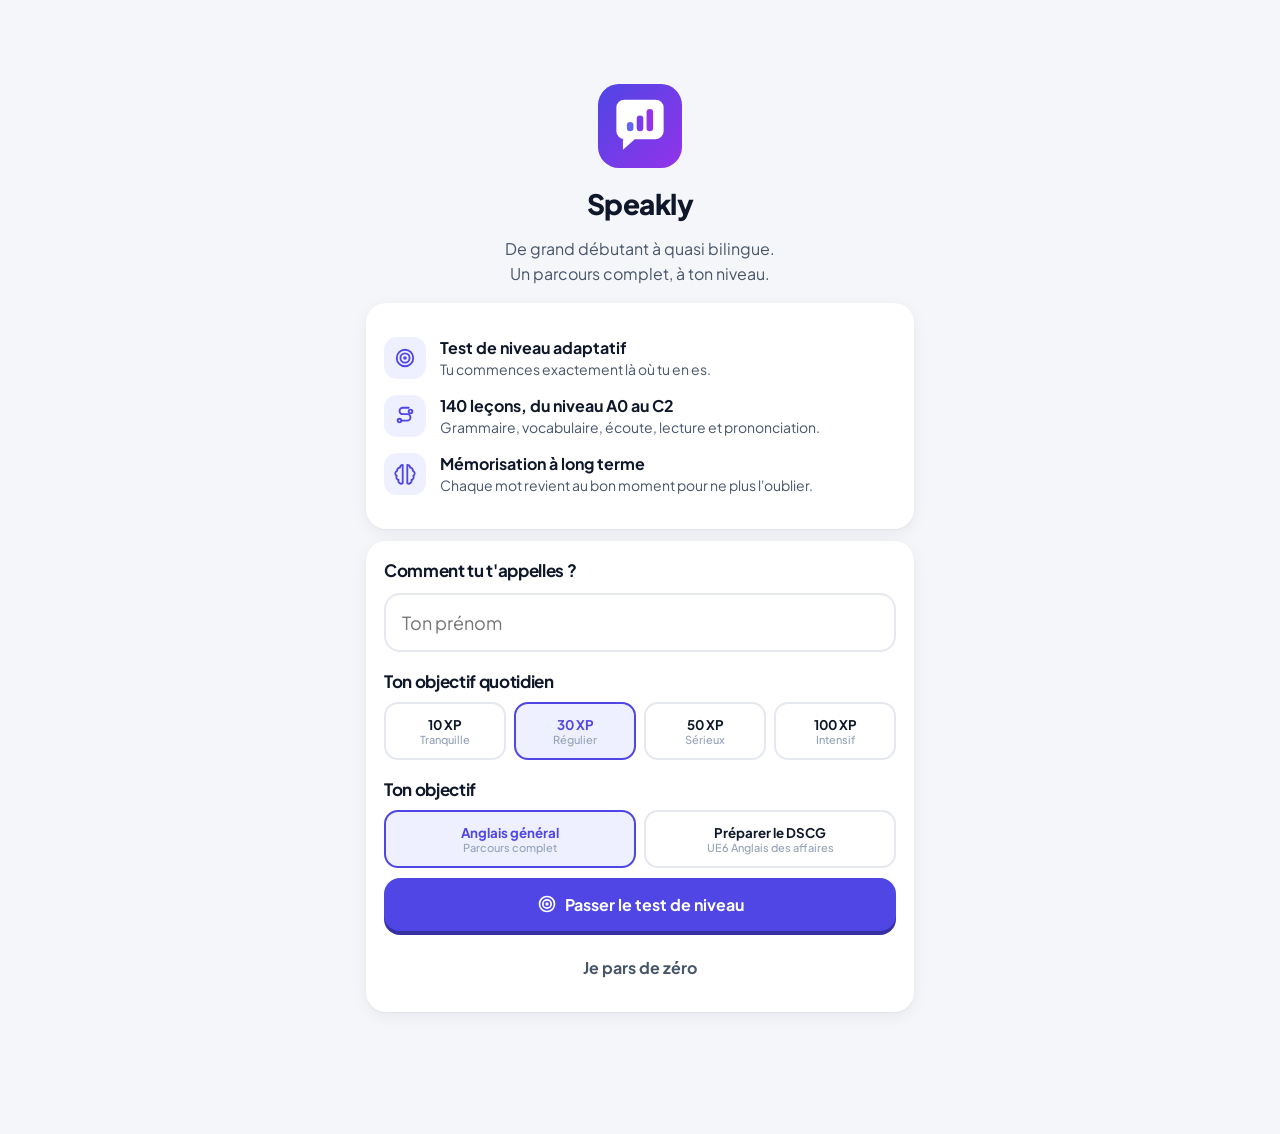
==== index.html @ 23801ad7 "Publication de l'application Speakly Co-Authored-By: Claude Opus 5.5 <noreply@anthropic.com>" ====
<!doctype html>
<html lang="fr">
<head>
<meta charset="utf-8">
<meta name="viewport" content="width=device-width,initial-scale=1,maximum-scale=1,user-scalable=no,viewport-fit=cover">
<meta name="theme-color" content="#4f46e5">
<meta name="apple-mobile-web-app-capable" content="yes">
<meta name="apple-mobile-web-app-title" content="Speakly">
<meta name="apple-mobile-web-app-status-bar-style" content="default">
<link rel="manifest" href="manifest.json">
<link rel="icon" href="icon.svg" type="image/svg+xml">
<link rel="apple-touch-icon" href="icon-512.png">
<link rel="preconnect" href="https://fonts.googleapis.com">
<link href="https://fonts.googleapis.com/css2?family=Plus+Jakarta+Sans:wght@400;500;600;700;800&display=swap" rel="stylesheet">
<title>Speakly</title>
<link rel="stylesheet" href="style.css">
</head>
<body>
<div id="app"></div>
<nav id="nav"></nav>
<script src="icons.js"></script>
<script src="data/core.js"></script>
<script src="data/a0.js"></script>
<script src="data/a1.js"></script>
<script src="data/a2.js"></script>
<script src="data/b1.js"></script>
<script src="data/b2.js"></script>
<script src="data/c1.js"></script>
<script src="data/c2.js"></script>
<script src="data/more.js"></script>
<script src="data/extra.js"></script>
<script src="data/dscg.js"></script>
<script src="app.js"></script>
<script src="practice.js"></script>
<script src="check.js"></script>
<script src="dscg.js"></script>
</body>
</html>
---- style.css ----
:root{
  --bg:#f5f6fa;--surface:#ffffff;--surface2:#f0f1f7;--ink:#0f172a;--ink2:#475569;--muted:#94a3b8;--line:#e6e8f0;
  --pri:#4f46e5;--pri2:#7c3aed;--pri-soft:#eef0ff;--ok:#059669;--ok-soft:#e7f8f1;--ko:#e11d48;--ko-soft:#fdecf0;--gold:#f59e0b;--fire:#f97316;
  --shadow:0 1px 2px rgba(15,23,42,.04),0 4px 16px rgba(15,23,42,.06);--r:20px;
}
@media (prefers-color-scheme:dark){:root{
  --bg:#0b0d17;--surface:#151826;--surface2:#1d2133;--ink:#eef0f8;--ink2:#a3abc2;--muted:#6b7390;--line:#262a3e;
  --pri-soft:#232650;--ok-soft:#0f2a22;--ko-soft:#2e1420;--shadow:0 1px 2px rgba(0,0,0,.3),0 6px 20px rgba(0,0,0,.25);
}}
*{box-sizing:border-box;-webkit-tap-highlight-color:transparent}
html,body{margin:0;background:var(--bg);color:var(--ink);font-family:"Plus Jakarta Sans",-apple-system,BlinkMacSystemFont,"Segoe UI",Roboto,sans-serif;-webkit-font-smoothing:antialiased}
button{font-family:inherit}
#app{max-width:580px;margin:0 auto;min-height:100vh;padding:calc(env(safe-area-inset-top) + 12px) 16px 110px}
h1,h2,h3{margin:0;letter-spacing:-.02em}
h1{font-size:28px;font-weight:800}h2{font-size:22px;font-weight:800}h3{font-size:17px;font-weight:700}
p{line-height:1.55}
.muted{color:var(--ink2)}.small{font-size:13px}
.ic{flex:none;vertical-align:middle}

/* barre du haut */
.appbar{display:flex;align-items:center;justify-content:space-between;padding:6px 0 14px}
.brand{display:flex;align-items:center;gap:10px;font-weight:800;font-size:20px;letter-spacing:-.03em}
.chips{display:flex;gap:8px}
.chip{display:inline-flex;align-items:center;gap:5px;padding:7px 11px;border-radius:99px;background:var(--surface);box-shadow:var(--shadow);font-weight:700;font-size:14px}
.chip.fire{color:var(--fire)}.chip.xp{color:var(--pri)}

/* cartes */
.card{background:var(--surface);border-radius:var(--r);padding:18px;margin:12px 0;box-shadow:var(--shadow)}
.hero{background:linear-gradient(135deg,var(--pri),var(--pri2));color:#fff;border-radius:24px;padding:22px;margin:6px 0 14px;position:relative;overflow:hidden}
.hero:after{content:"";position:absolute;right:-60px;top:-60px;width:200px;height:200px;border-radius:50%;background:rgba(255,255,255,.08)}
.hero .eyebrow{font-size:12px;font-weight:700;letter-spacing:.08em;text-transform:uppercase;opacity:.8}
.hero h2{color:#fff;margin:6px 0 4px}
.hero .meta{opacity:.85;font-size:14px}

/* boutons */
.btn{display:flex;align-items:center;justify-content:center;gap:8px;width:100%;border:0;border-radius:16px;padding:16px;font-size:16px;font-weight:700;background:var(--pri);color:#fff;cursor:pointer;margin-top:10px;transition:transform .08s,filter .15s;box-shadow:0 4px 0 #3730a3}
.btn:active{transform:translateY(2px);box-shadow:0 2px 0 #3730a3}
.btn.light{background:#fff;color:var(--pri);box-shadow:0 4px 0 rgba(0,0,0,.12)}
.btn.sec{background:var(--pri-soft);color:var(--pri);box-shadow:none}
.btn.ghost{background:transparent;color:var(--ink2);box-shadow:none}
.btn.ok{background:var(--ok);box-shadow:0 4px 0 #047857}.btn.ko{background:var(--ko);box-shadow:0 4px 0 #9f1239}
.btn:disabled{opacity:.4;pointer-events:none}
.iconbtn{display:inline-flex;align-items:center;justify-content:center;border:0;background:var(--pri-soft);color:var(--pri);border-radius:14px;width:44px;height:44px;cursor:pointer;flex:none}
.iconbtn.big{width:84px;height:84px;border-radius:26px}
.iconbtn.plain{background:transparent;color:var(--ink2)}

/* barre de progression */
.bar{height:10px;background:var(--surface2);border-radius:9px;overflow:hidden}
.bar i{display:block;height:100%;background:linear-gradient(90deg,var(--pri),var(--pri2));border-radius:9px;transition:width .35s ease}
.hero .bar{background:rgba(255,255,255,.25)}.hero .bar i{background:#fff}

/* parcours */
.level{margin:22px 0 8px}
.level-head{display:flex;align-items:center;gap:12px;cursor:pointer}
.level-badge{width:46px;height:46px;border-radius:14px;display:flex;align-items:center;justify-content:center;color:#fff;font-weight:800;font-size:15px;flex:none}
.level-head .info{flex:1}
.level-head .info .muted{font-size:13px}
.unit{margin:14px 0 4px;font-size:12px;font-weight:700;letter-spacing:.06em;text-transform:uppercase;color:var(--muted)}
.lesson{display:flex;align-items:center;gap:12px;padding:12px 14px;border-radius:16px;background:var(--surface);margin:8px 0;cursor:pointer;box-shadow:var(--shadow);transition:transform .1s}
.lesson:active{transform:scale(.99)}
.lesson .dot{width:38px;height:38px;border-radius:12px;display:flex;align-items:center;justify-content:center;flex:none;background:var(--surface2);color:var(--muted)}
.lesson.done .dot{color:#fff}
.lesson.current{outline:2px solid var(--pri)}
.lesson.current .dot{background:var(--pri);color:#fff}
.lesson.locked{opacity:.5;cursor:default;box-shadow:none;background:var(--surface2)}
.lesson .t{flex:1;font-weight:600}
.lesson .t small{display:block;color:var(--muted);font-weight:500;font-size:12px;margin-top:2px}
.stars{display:flex;gap:1px;color:var(--gold)}.stars svg{fill:currentColor}.stars .off{color:var(--line)}

/* stats */
.grid3{display:grid;grid-template-columns:repeat(3,1fr);gap:10px}
.grid2{display:grid;grid-template-columns:repeat(2,1fr);gap:10px}
.stat{background:var(--surface);border-radius:18px;padding:14px;box-shadow:var(--shadow)}
.stat .ic{color:var(--pri)}
.stat b{display:block;font-size:24px;font-weight:800;margin-top:6px;letter-spacing:-.02em}
.stat span{font-size:12px;color:var(--ink2)}

/* exercices */
.topbar{display:flex;align-items:center;gap:12px;padding:4px 0 8px}
.topbar .bar{flex:1;height:12px}
.prompt{font-size:22px;font-weight:800;letter-spacing:-.02em;margin:22px 0 6px;line-height:1.3}
.kicker{font-size:12px;font-weight:700;letter-spacing:.08em;text-transform:uppercase;color:var(--pri);margin-top:14px}
.opt{display:flex;align-items:center;gap:12px;width:100%;text-align:left;padding:15px 16px;margin:10px 0;border:2px solid var(--line);border-bottom-width:4px;border-radius:16px;background:var(--surface);color:var(--ink);font-size:17px;font-weight:600;cursor:pointer}
.opt .k{width:28px;height:28px;border-radius:9px;border:2px solid var(--line);display:flex;align-items:center;justify-content:center;font-size:13px;color:var(--muted);flex:none}
.opt.ok{border-color:var(--ok);background:var(--ok-soft)}.opt.ko{border-color:var(--ko);background:var(--ko-soft)}
.opt:disabled{cursor:default}
input.txt{width:100%;padding:16px;font-size:18px;border-radius:16px;border:2px solid var(--line);background:var(--surface);color:var(--ink);font-family:inherit;outline:none}
input.txt:focus{border-color:var(--pri)}
.wordbank{display:flex;flex-wrap:wrap;gap:8px;min-height:56px}
.answerline{border-bottom:2px solid var(--line);padding:8px 0 12px;margin:14px 0}
.word{padding:11px 14px;border-radius:12px;background:var(--surface);border:2px solid var(--line);border-bottom-width:4px;cursor:pointer;font-size:16px;font-weight:600;color:var(--ink)}
.feedback{position:fixed;left:0;right:0;bottom:0;padding:18px 16px calc(env(safe-area-inset-bottom) + 18px);z-index:20;animation:up .2s ease}
.feedback.good{background:var(--ok-soft)}.feedback.bad{background:var(--ko-soft)}
.feedback .in{max-width:580px;margin:0 auto}
.feedback .title{display:flex;align-items:center;gap:8px;font-size:19px;font-weight:800}
.feedback.good .title{color:var(--ok)}.feedback.bad .title{color:var(--ko)}
@keyframes up{from{transform:translateY(100%)}to{transform:none}}
.passage{background:var(--surface2);border-radius:16px;padding:16px;line-height:1.7;font-size:16px}

/* leçon */
.tip p{margin:8px 0}.tip b{color:var(--pri)}
.vocab{display:flex;align-items:center;gap:10px;padding:10px 0;border-bottom:1px solid var(--line)}
.vocab:last-child{border:0}.vocab .en{font-weight:700}.vocab .fr{color:var(--ink2);font-size:14px}
.flash{min-height:180px;display:flex;flex-direction:column;align-items:center;justify-content:center;text-align:center;cursor:pointer;border-radius:22px;background:linear-gradient(135deg,var(--pri-soft),var(--surface));padding:20px}
.flash .w{font-size:30px;font-weight:800;letter-spacing:-.02em}
.flash .h{font-size:12px;color:var(--muted);margin-top:10px}

/* navigation basse */
nav{position:fixed;bottom:0;left:0;right:0;background:color-mix(in srgb,var(--surface) 92%,transparent);backdrop-filter:blur(14px);-webkit-backdrop-filter:blur(14px);border-top:1px solid var(--line);display:flex;justify-content:center;padding-bottom:env(safe-area-inset-bottom);z-index:10}
nav button{flex:1;max-width:116px;border:0;background:none;padding:10px 0 12px;font-size:11px;font-weight:600;color:var(--muted);cursor:pointer;display:flex;flex-direction:column;align-items:center;gap:4px;position:relative}
nav button.on{color:var(--pri)}
nav .pill{position:absolute;top:4px;right:calc(50% - 22px);background:var(--ko);color:#fff;font-size:10px;border-radius:99px;padding:1px 5px}

/* divers */
.center{text-align:center}
.result-icon{width:96px;height:96px;border-radius:30px;margin:30px auto 16px;display:flex;align-items:center;justify-content:center;color:#fff;background:linear-gradient(135deg,var(--pri),var(--pri2))}
.seg{display:grid;grid-template-columns:repeat(4,1fr);gap:8px;margin-top:10px}
.seg button{border:2px solid var(--line);background:var(--surface);color:var(--ink);border-radius:14px;padding:12px 4px;font-weight:700;cursor:pointer}
.seg button small{display:block;font-weight:500;color:var(--muted);font-size:11px}
.seg button.on{border-color:var(--pri);background:var(--pri-soft);color:var(--pri)}
.row{display:flex;align-items:center;gap:10px}.between{justify-content:space-between}
.tag{font-size:11px;font-weight:700;padding:3px 8px;border-radius:99px;background:var(--pri-soft);color:var(--pri)}
.searchbox{position:relative}.searchbox .ic{position:absolute;left:14px;top:17px;color:var(--muted)}.searchbox input{padding-left:44px}
details.memo{background:var(--surface);border-radius:16px;margin:8px 0;box-shadow:var(--shadow);padding:0 16px}
details.memo summary{padding:14px 0;font-weight:700;cursor:pointer;list-style:none;display:flex;justify-content:space-between;gap:8px}
details.memo summary::-webkit-details-marker{display:none}
details.memo[open] summary{border-bottom:1px solid var(--line)}
.week{display:flex;align-items:flex-end;gap:8px;height:130px;margin-top:14px}
.week div{flex:1;text-align:center;font-size:11px;color:var(--muted)}
.week i{display:block;border-radius:8px 8px 4px 4px;background:linear-gradient(var(--pri2),var(--pri));min-height:4px;margin-bottom:6px}
.welcome{padding-top:8vh;text-align:center}
.welcome .mark{display:flex;justify-content:center;margin-bottom:18px}
.feature{display:flex;gap:14px;align-items:flex-start;text-align:left;margin:16px 0}
.feature .ib{width:42px;height:42px;border-radius:13px;background:var(--pri-soft);color:var(--pri);display:flex;align-items:center;justify-content:center;flex:none}
.feature b{display:block}.feature span{color:var(--ink2);font-size:14px}

/* onglet erreurs */
nav .pill.soft{background:var(--pri)}
@media (max-width:420px){nav button{font-size:10px;letter-spacing:-.01em}}
.seg.seg3{grid-template-columns:repeat(3,1fr);margin-top:14px}
.toggle{display:flex;background:var(--surface2);border-radius:14px;padding:4px;margin:10px 0 4px}
.toggle button{flex:1;border:0;background:none;padding:9px;border-radius:11px;font-weight:700;font-size:14px;color:var(--ink2);cursor:pointer}
.toggle button.on{background:var(--surface);color:var(--pri);box-shadow:var(--shadow)}
.btn.mini{width:auto;padding:8px 14px;font-size:14px;margin:0;display:inline-flex}
.errgroup summary{align-items:center}
.errgroup summary .ic{color:var(--pri)}
.errgroup .gt{display:block;overflow:hidden;text-overflow:ellipsis;white-space:nowrap}
.err{padding:14px 0;border-bottom:1px solid var(--line)}
.err:last-child{border:0}
.err .q{font-weight:600;line-height:1.45;flex:1;min-width:0}
.err .ans{display:flex;align-items:flex-start;gap:7px;margin-top:7px;font-size:14px;padding:6px 10px;border-radius:10px;line-height:1.4}
.err .ans .ic{margin-top:2px}
.err .ans.bad{background:var(--ko-soft);color:var(--ko)}
.err .ans.bad span:not(.muted){text-decoration:line-through;text-decoration-thickness:1px}
.err .ans.good{background:var(--ok-soft);color:var(--ok);font-weight:700}
.err .meta{display:flex;justify-content:space-between;align-items:center;gap:8px;margin-top:9px;font-size:12px;color:var(--ink2)}
.err.is-fixed{opacity:.6}
.iconbtn.sm{width:34px;height:34px;border-radius:10px}
.tag.ko{background:var(--ko-soft);color:var(--ko)}
.tag.okk{background:var(--ok-soft);color:var(--ok);display:inline-flex;align-items:center;gap:3px}
.dots{display:inline-flex;gap:4px}
.dots i{width:9px;height:9px;border-radius:50%;background:var(--line)}
.dots i.on{background:var(--ok)}
.seg.seg3 button{font-size:17px}

/* pratique et ressources */
.backlink{display:inline-flex;align-items:center;gap:6px;border:0;background:none;color:var(--pri);font-weight:700;font-size:14px;padding:0 0 10px;cursor:pointer}
.tile{display:flex;align-items:center;gap:12px;width:100%;text-align:left;background:var(--surface);border:0;border-radius:18px;padding:14px;margin:8px 0;box-shadow:var(--shadow);cursor:pointer;color:var(--ink);font-size:15px}
.tile .ib{width:44px;height:44px;border-radius:14px;background:var(--pri-soft);color:var(--pri);display:flex;align-items:center;justify-content:center;flex:none}
.tile .tx{flex:1;min-width:0}.tile .tx b{display:block;font-weight:700}
.tile .tx small{display:block;color:var(--ink2);font-size:13px;margin-top:2px;line-height:1.35}
.tile .rt{display:flex;align-items:center;gap:6px;flex:none}
.match{display:grid;grid-template-columns:1fr 1fr;gap:10px;margin-top:6px}
.mt{display:block;width:100%;min-height:54px;margin:0 0 10px;padding:10px;border:2px solid var(--line);border-bottom-width:4px;border-radius:14px;background:var(--surface);color:var(--ink);font-size:15px;font-weight:600;cursor:pointer}
.mt.on{border-color:var(--pri);background:var(--pri-soft);color:var(--pri)}
.mt.ok{border-color:var(--ok);background:var(--ok-soft);color:var(--ok);opacity:.7}
.mt.ko{border-color:var(--ko);background:var(--ko-soft)}
.dlg .line{display:flex;gap:8px;padding:10px 0;border-bottom:1px solid var(--line)}
.dlg .line:last-child{border:0}
.dlg small{font-size:11px;font-weight:700;letter-spacing:.05em;text-transform:uppercase;color:var(--pri)}
.dlg .line.b small{color:var(--pri2)}
.dlg .en{font-weight:600;line-height:1.45}.dlg .fr{color:var(--ink2);font-size:14px;margin-top:2px}
.txt.area{min-height:190px;resize:vertical;line-height:1.6;font-family:inherit;margin-top:4px}
.keys{display:flex;flex-wrap:wrap;gap:6px;margin-top:8px}
.keys .tag{background:var(--surface2);color:var(--ink2);display:inline-flex;align-items:center;gap:3px}
.keys .tag.okk{background:var(--ok-soft);color:var(--ok)}
.badges{display:grid;grid-template-columns:repeat(3,1fr);gap:8px;margin-top:12px}
.badge{background:var(--surface2);border-radius:14px;padding:12px 6px;text-align:center;color:var(--muted)}
.badge b{display:block;font-size:12px;margin-top:6px;color:var(--ink2)}
.badge span{display:block;font-size:10.5px;line-height:1.3;margin-top:2px}
.badge.ok{background:var(--pri-soft);color:var(--gold)}.badge.ok b{color:var(--ink)}.badge.ok span{color:var(--ink2)}
.cert.got{border:2px solid var(--gold)}
.btn:disabled{opacity:.5;cursor:default}
textarea.txt{width:100%;padding:16px;font-size:16px;border-radius:16px;border:2px solid var(--line);background:var(--surface);color:var(--ink);outline:none}

/* v4 : pas de zoom au double appui, DSCG, correction */
html,body{touch-action:manipulation;-webkit-text-size-adjust:100%}
button,.opt,.word,.mt,.tile,.lesson,.level-head{touch-action:manipulation}
.seg.seg2{grid-template-columns:repeat(2,1fr)}
.seg.seg5{grid-template-columns:repeat(5,1fr);margin-top:8px}
.timer{font-variant-numeric:tabular-nums;font-weight:800;font-size:18px;color:var(--pri);background:var(--pri-soft);padding:6px 12px;border-radius:12px}
.timer:empty{display:none}.timer.late{color:var(--ko);background:var(--ko-soft)}
.article{line-height:1.75;font-size:16px;margin:0}
.annot{line-height:2;margin-bottom:0;white-space:normal}
mark{background:var(--ko-soft);color:var(--ko);border-radius:5px;padding:1px 3px}
mark sup{font-size:10px;font-weight:800;margin-left:2px}
.issue{display:flex;gap:10px;padding:10px 0;border-bottom:1px solid var(--line);align-items:flex-start}
.issue:last-child{border:0}
.issue .num{width:24px;height:24px;border-radius:8px;background:var(--pri-soft);color:var(--pri);font-size:12px;font-weight:800;display:flex;align-items:center;justify-content:center;flex:none}
.issue s{color:var(--ko)}.issue .fixv{color:var(--ok)}
.check{display:flex;gap:10px;align-items:flex-start;font-size:13px;color:var(--ink2);margin:12px 2px;line-height:1.4}
.check input{width:18px;height:18px;margin:1px 0 0;flex:none;accent-color:var(--pri)}
details.qa{border-bottom:1px solid var(--line)}details.qa:last-child{border:0}
details.qa summary{display:flex;align-items:center;gap:6px;padding:10px 0;font-weight:600;cursor:pointer;list-style:none}
details.qa summary::-webkit-details-marker{display:none}
input[type=date].txt{font-size:16px;padding:12px 14px}
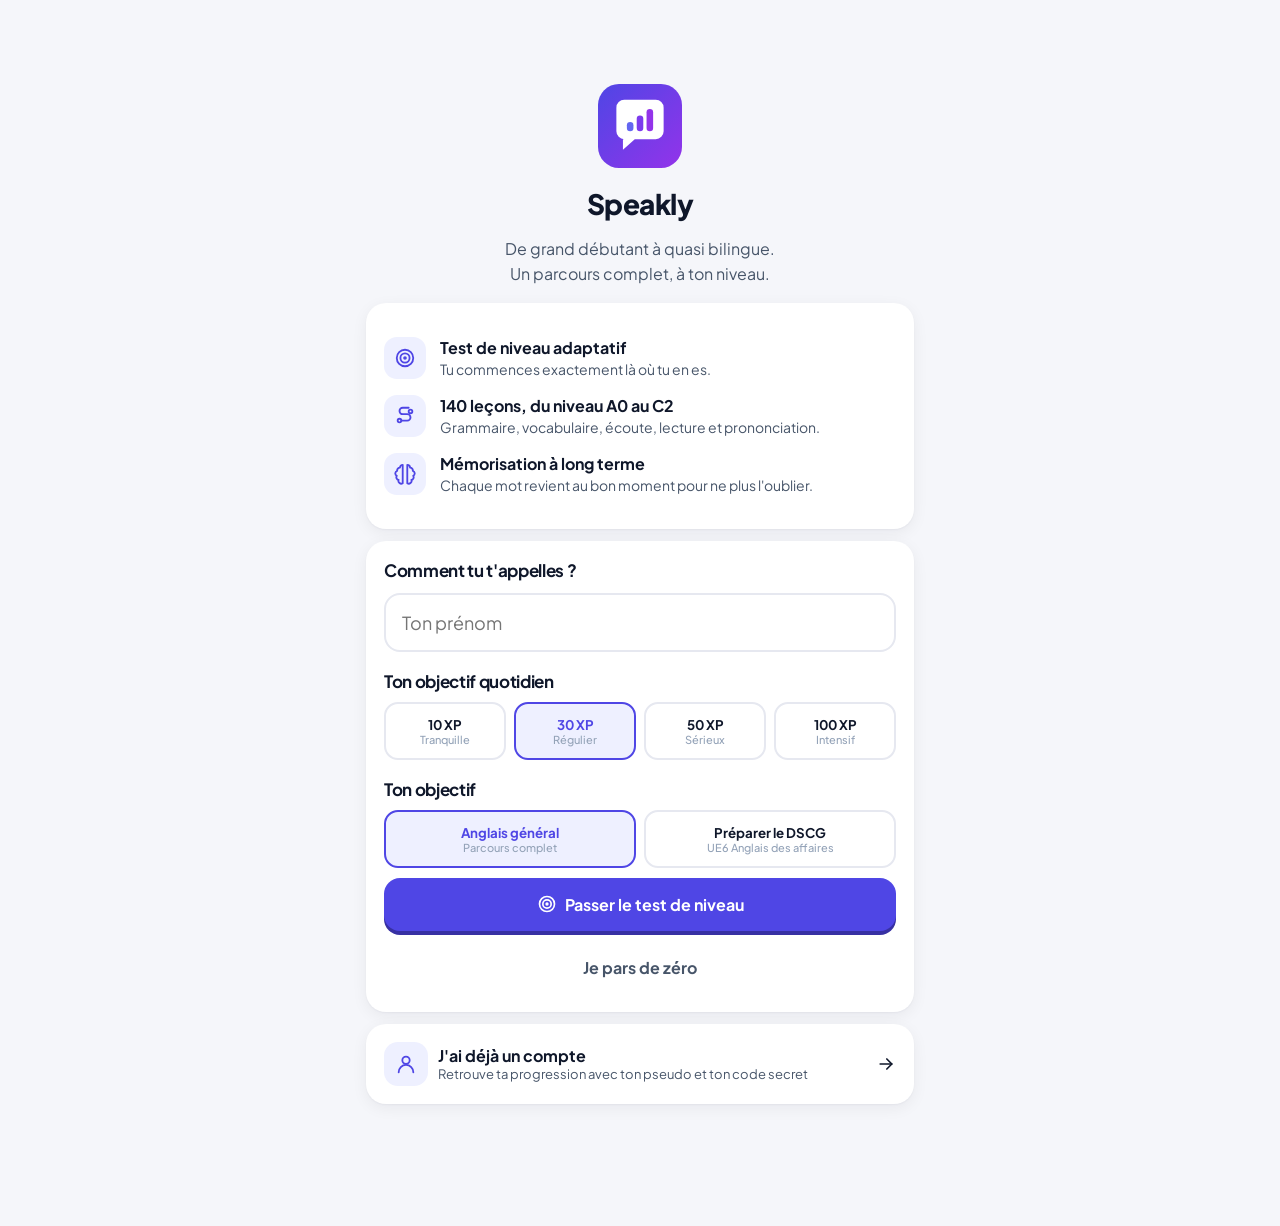
==== commit 35ce04cb: "Comptes et synchronisation de la progression (Cloudflare Worker + D1) Co-Authored-By: Claude Opus 5." ====
--- a/index.html
+++ b/index.html
@@ -13,26 +13,27 @@
 <link rel="preconnect" href="https://fonts.googleapis.com">
 <link href="https://fonts.googleapis.com/css2?family=Plus+Jakarta+Sans:wght@400;500;600;700;800&display=swap" rel="stylesheet">
 <title>Speakly</title>
-<link rel="stylesheet" href="style.css">
+<link rel="stylesheet" href="style.css?v=8">
 </head>
 <body>
 <div id="app"></div>
 <nav id="nav"></nav>
-<script src="icons.js"></script>
-<script src="data/core.js"></script>
-<script src="data/a0.js"></script>
-<script src="data/a1.js"></script>
-<script src="data/a2.js"></script>
-<script src="data/b1.js"></script>
-<script src="data/b2.js"></script>
-<script src="data/c1.js"></script>
-<script src="data/c2.js"></script>
-<script src="data/more.js"></script>
-<script src="data/extra.js"></script>
-<script src="data/dscg.js"></script>
-<script src="app.js"></script>
-<script src="practice.js"></script>
-<script src="check.js"></script>
-<script src="dscg.js"></script>
+<script src="icons.js?v=8"></script>
+<script src="data/core.js?v=8"></script>
+<script src="data/a0.js?v=8"></script>
+<script src="data/a1.js?v=8"></script>
+<script src="data/a2.js?v=8"></script>
+<script src="data/b1.js?v=8"></script>
+<script src="data/b2.js?v=8"></script>
+<script src="data/c1.js?v=8"></script>
+<script src="data/c2.js?v=8"></script>
+<script src="data/more.js?v=8"></script>
+<script src="data/extra.js?v=8"></script>
+<script src="data/dscg.js?v=8"></script>
+<script src="app.js?v=8"></script>
+<script src="practice.js?v=8"></script>
+<script src="check.js?v=8"></script>
+<script src="dscg.js?v=8"></script>
+<script src="sync.js?v=8"></script>
 </body>
 </html>
--- a/style.css
+++ b/style.css
@@ -214,3 +214,20 @@
 details.qa summary{display:flex;align-items:center;gap:6px;padding:10px 0;font-weight:600;cursor:pointer;list-style:none}
 details.qa summary::-webkit-details-marker{display:none}
 input[type=date].txt{font-size:16px;padding:12px 14px}
+
+/* reprise des sessions */
+.toast{position:fixed;left:50%;bottom:calc(84px + env(safe-area-inset-bottom));transform:translateX(-50%);z-index:60;display:flex;align-items:center;gap:8px;max-width:calc(100% - 32px);background:var(--ink);color:var(--bg);padding:12px 16px;border-radius:14px;font-size:14px;font-weight:600;box-shadow:var(--shadow);transition:opacity .4s}
+.toast.out{opacity:0}
+.resume .bar i{background:var(--pri)}
+
+/* compte */
+.chip.acc{border:0;cursor:pointer;color:var(--ink2);position:relative;padding:7px 9px;font-family:inherit}
+.chip.acc:after{content:"";position:absolute;top:5px;right:5px;width:8px;height:8px;border-radius:50%;background:var(--muted);box-shadow:0 0 0 2px var(--surface)}
+.chip.acc.off:after{display:none}
+.chip.acc.ok:after{background:var(--ok)}.chip.acc.busy:after{background:var(--gold)}.chip.acc.err:after,.chip.acc.offline:after{background:var(--ko)}
+.txt.pin{letter-spacing:.4em;font-weight:700;text-align:center;font-size:20px}
+.txt.pin::placeholder{letter-spacing:normal;font-weight:500;font-size:16px}
+.msg{color:var(--ko);font-weight:600;font-size:14px;min-height:1em;margin:10px 0 0}
+.msg:empty{display:none}
+.iconbtn.big-av{width:52px;height:52px;border-radius:16px;font-size:22px;font-weight:800;background:linear-gradient(135deg,var(--pri),var(--pri2));color:#fff}
+.sync-err,.sync-offline{color:var(--ko)}
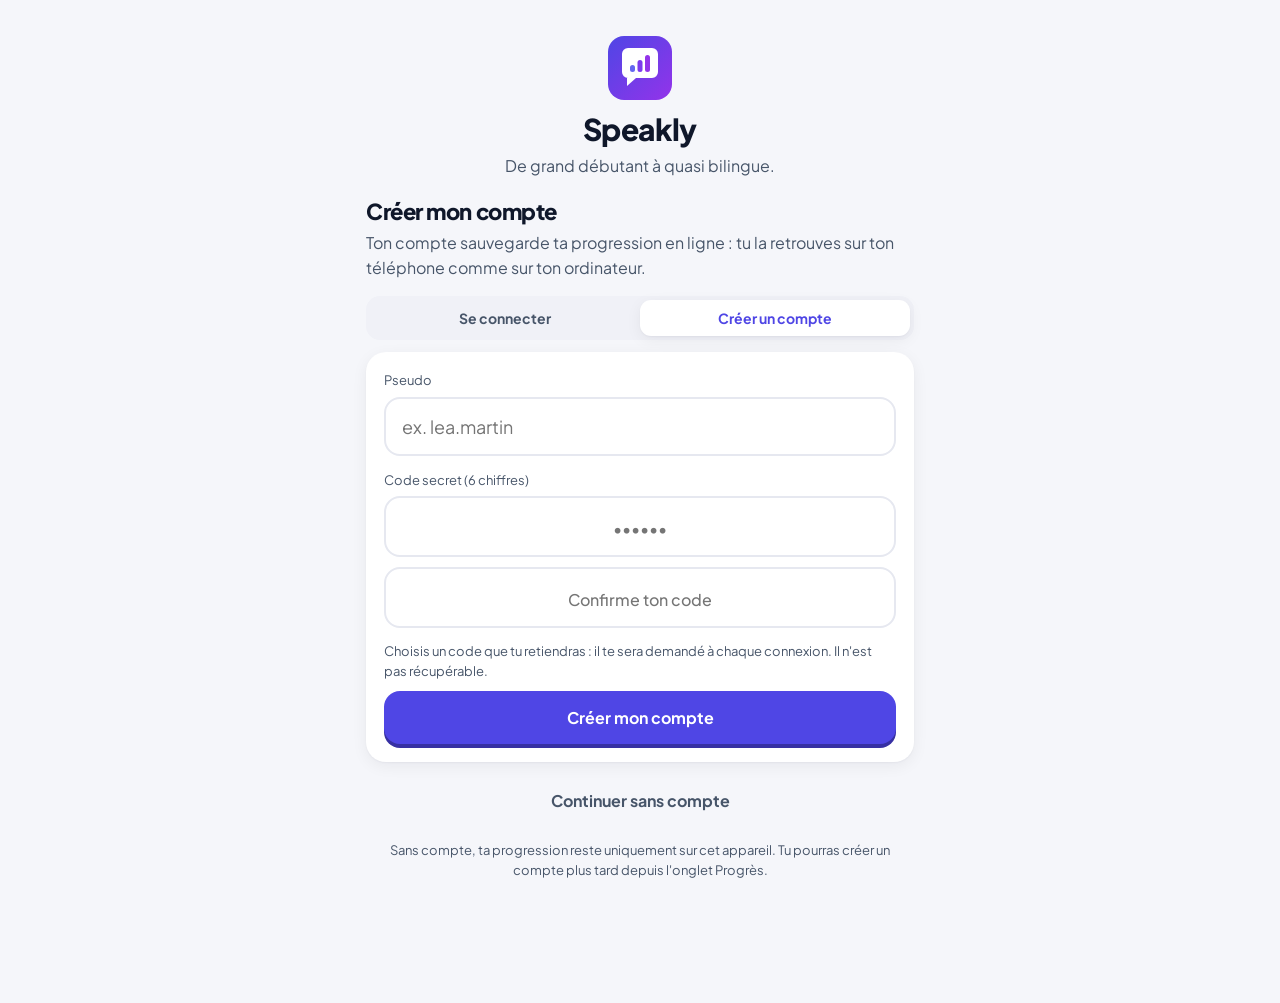
==== commit a43720ea: "Connexion au premier lancement, routine quotidienne (séries, oral, écoute), préparation DCG UE12 et " ====
--- a/index.html
+++ b/index.html
@@ -13,27 +13,30 @@
 <link rel="preconnect" href="https://fonts.googleapis.com">
 <link href="https://fonts.googleapis.com/css2?family=Plus+Jakarta+Sans:wght@400;500;600;700;800&display=swap" rel="stylesheet">
 <title>Speakly</title>
-<link rel="stylesheet" href="style.css?v=8">
+<link rel="stylesheet" href="style.css?v=9">
 </head>
 <body>
 <div id="app"></div>
 <nav id="nav"></nav>
-<script src="icons.js?v=8"></script>
-<script src="data/core.js?v=8"></script>
-<script src="data/a0.js?v=8"></script>
-<script src="data/a1.js?v=8"></script>
-<script src="data/a2.js?v=8"></script>
-<script src="data/b1.js?v=8"></script>
-<script src="data/b2.js?v=8"></script>
-<script src="data/c1.js?v=8"></script>
-<script src="data/c2.js?v=8"></script>
-<script src="data/more.js?v=8"></script>
-<script src="data/extra.js?v=8"></script>
-<script src="data/dscg.js?v=8"></script>
-<script src="app.js?v=8"></script>
-<script src="practice.js?v=8"></script>
-<script src="check.js?v=8"></script>
-<script src="dscg.js?v=8"></script>
-<script src="sync.js?v=8"></script>
+<script src="icons.js?v=9"></script>
+<script src="data/core.js?v=9"></script>
+<script src="data/a0.js?v=9"></script>
+<script src="data/a1.js?v=9"></script>
+<script src="data/a2.js?v=9"></script>
+<script src="data/b1.js?v=9"></script>
+<script src="data/b2.js?v=9"></script>
+<script src="data/c1.js?v=9"></script>
+<script src="data/c2.js?v=9"></script>
+<script src="data/more.js?v=9"></script>
+<script src="data/extra.js?v=9"></script>
+<script src="data/dscg.js?v=9"></script>
+<script src="data/dcg.js?v=9"></script>
+<script src="app.js?v=9"></script>
+<script src="practice.js?v=9"></script>
+<script src="check.js?v=9"></script>
+<script src="dscg.js?v=9"></script>
+<script src="routine.js?v=9"></script>
+<script src="dcgmode.js?v=9"></script>
+<script src="sync.js?v=9"></script>
 </body>
 </html>
--- a/style.css
+++ b/style.css
@@ -231,3 +231,16 @@
 .msg:empty{display:none}
 .iconbtn.big-av{width:52px;height:52px;border-radius:16px;font-size:22px;font-weight:800;background:linear-gradient(135deg,var(--pri),var(--pri2));color:#fff}
 .sync-err,.sync-offline{color:var(--ko)}
+
+/* routine + accueil compte */
+.routine .rt{display:flex;align-items:center;gap:12px;width:100%;text-align:left;background:none;border:0;border-bottom:1px solid var(--line);padding:11px 0;cursor:pointer;color:var(--ink);font-family:inherit}
+.routine .rt:last-child{border:0}
+.rt .cb{width:26px;height:26px;border-radius:9px;border:2px solid var(--line);display:flex;align-items:center;justify-content:center;color:transparent;flex:none;transition:.15s}
+.rt.on .cb{background:var(--ok);border-color:var(--ok);color:#fff}
+.rt .tx{flex:1;min-width:0}.rt .tx b{display:block;font-size:15px}.rt .tx small{display:block;color:var(--ink2);font-size:12.5px}
+.rt.on .tx b{text-decoration:line-through;text-decoration-color:var(--muted);color:var(--ink2)}
+.week7{display:flex;gap:4px;margin:6px 0 8px}
+.week7 span{flex:1;height:28px;border-radius:8px;background:var(--surface2);display:flex;align-items:center;justify-content:center;font-size:11px;font-weight:700;color:var(--muted)}
+.week7 span.part{background:var(--pri-soft);color:var(--pri)}.week7 span.ok{background:var(--ok);color:#fff}
+.gate-head{text-align:center;margin:24px 0 18px}.gate-head svg{margin:0 auto 10px;display:block}.gate-head h1{font-size:30px}.gate-head p{margin:6px 0 0}
+.center{text-align:center}
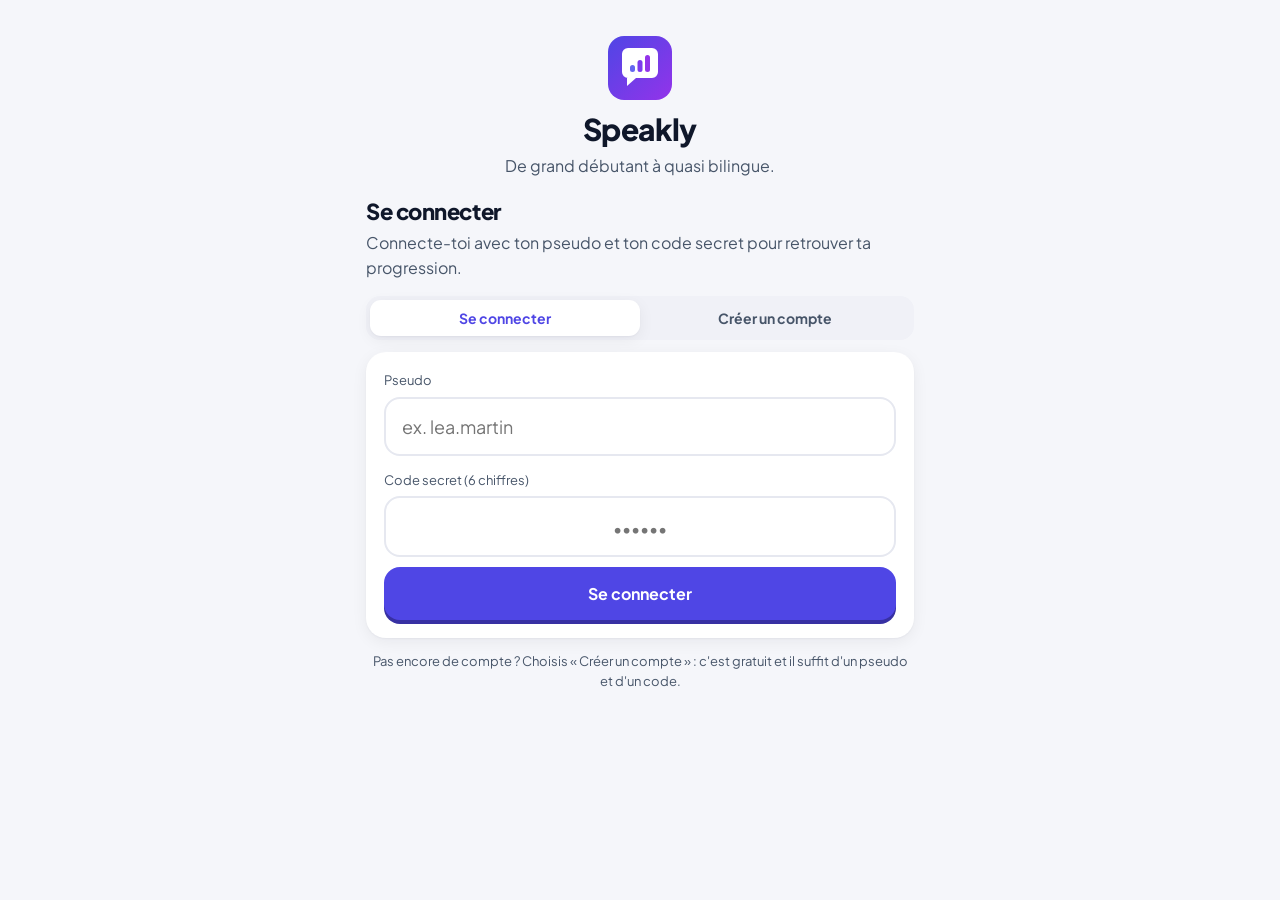
==== commit b26ee9d2: "Connexion obligatoire, voix naturelles (Deepgram Aura via Workers AI), routine fondée sur les études" ====
--- a/index.html
+++ b/index.html
@@ -13,30 +13,31 @@
 <link rel="preconnect" href="https://fonts.googleapis.com">
 <link href="https://fonts.googleapis.com/css2?family=Plus+Jakarta+Sans:wght@400;500;600;700;800&display=swap" rel="stylesheet">
 <title>Speakly</title>
-<link rel="stylesheet" href="style.css?v=9">
+<link rel="stylesheet" href="style.css?v=10">
 </head>
 <body>
 <div id="app"></div>
 <nav id="nav"></nav>
-<script src="icons.js?v=9"></script>
-<script src="data/core.js?v=9"></script>
-<script src="data/a0.js?v=9"></script>
-<script src="data/a1.js?v=9"></script>
-<script src="data/a2.js?v=9"></script>
-<script src="data/b1.js?v=9"></script>
-<script src="data/b2.js?v=9"></script>
-<script src="data/c1.js?v=9"></script>
-<script src="data/c2.js?v=9"></script>
-<script src="data/more.js?v=9"></script>
-<script src="data/extra.js?v=9"></script>
-<script src="data/dscg.js?v=9"></script>
-<script src="data/dcg.js?v=9"></script>
-<script src="app.js?v=9"></script>
-<script src="practice.js?v=9"></script>
-<script src="check.js?v=9"></script>
-<script src="dscg.js?v=9"></script>
-<script src="routine.js?v=9"></script>
-<script src="dcgmode.js?v=9"></script>
-<script src="sync.js?v=9"></script>
+<script src="icons.js?v=10"></script>
+<script src="data/core.js?v=10"></script>
+<script src="data/a0.js?v=10"></script>
+<script src="data/a1.js?v=10"></script>
+<script src="data/a2.js?v=10"></script>
+<script src="data/b1.js?v=10"></script>
+<script src="data/b2.js?v=10"></script>
+<script src="data/c1.js?v=10"></script>
+<script src="data/c2.js?v=10"></script>
+<script src="data/more.js?v=10"></script>
+<script src="data/extra.js?v=10"></script>
+<script src="data/dscg.js?v=10"></script>
+<script src="data/dcg.js?v=10"></script>
+<script src="app.js?v=10"></script>
+<script src="practice.js?v=10"></script>
+<script src="check.js?v=10"></script>
+<script src="dscg.js?v=10"></script>
+<script src="routine.js?v=10"></script>
+<script src="dcgmode.js?v=10"></script>
+<script src="sync.js?v=10"></script>
+<script src="voice.js?v=10"></script>
 </body>
 </html>
--- a/style.css
+++ b/style.css
@@ -244,3 +244,8 @@
 .week7 span.part{background:var(--pri-soft);color:var(--pri)}.week7 span.ok{background:var(--ok);color:#fff}
 .gate-head{text-align:center;margin:24px 0 18px}.gate-head svg{margin:0 auto 10px;display:block}.gate-head h1{font-size:30px}.gate-head p{margin:6px 0 0}
 .center{text-align:center}
+
+.vchoice{display:flex;align-items:center;gap:10px;width:100%;text-align:left;border:2px solid var(--line);background:var(--surface);color:var(--ink);border-radius:14px;padding:10px 12px;margin-top:8px;cursor:pointer;font-family:inherit}
+.vchoice .tx{flex:1}.vchoice b{display:block}.vchoice small{color:var(--ink2);font-size:12.5px}
+.vchoice.on{border-color:var(--pri);background:var(--pri-soft)}
+.src{font-size:11.5px;color:var(--muted);margin-top:3px;font-style:italic}
